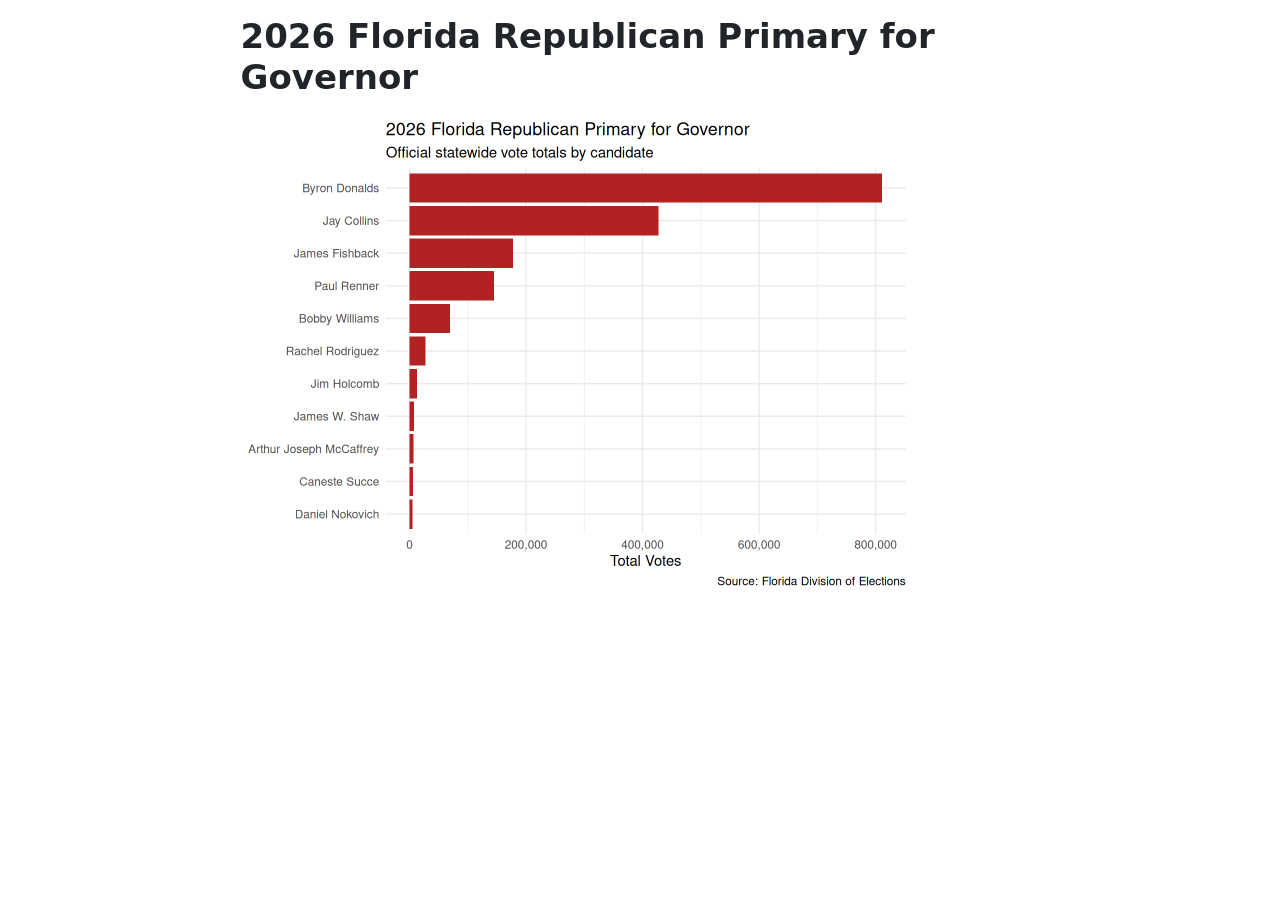
==== index.html @ c549bc6a "Built site for gh-pages" ====
<!DOCTYPE html>
<html xmlns="http://www.w3.org/1999/xhtml" lang="en" xml:lang="en"><head>

<meta charset="utf-8">
<meta name="generator" content="quarto-1.10.19">

<meta name="viewport" content="width=device-width, initial-scale=1.0, user-scalable=yes">


<title>2026 Florida Republican Primary for Governor</title>
<style>
/* Default styles provided by pandoc.
** See https://pandoc.org/MANUAL.html#variables-for-html for config info.
*/
span.smallcaps{font-variant: small-caps;}
div.columns{display: flex; gap: 1.5em;}
div.column{flex: auto;}
@media screen {
div.columns{gap: min(4vw, 1.5em);}
div.column{overflow-x: auto;}
}
div.hanging-indent{margin-left: 1.5em; text-indent: -1.5em;}
ul.task-list{list-style: none;}
ul.task-list li input[type="checkbox"] {
  width: 0.8em;
  margin: 0 0.8em 0.2em -1em; /* quarto-specific, see https://github.com/quarto-dev/quarto-cli/issues/4556 */ 
  vertical-align: middle;
}
</style>


<script src="analysis_files/libs/clipboard/clipboard.min.js"></script>
<script src="analysis_files/libs/quarto-html/quarto.js" type="module"></script>
<script src="analysis_files/libs/quarto-html/tabsets/tabsets.js" type="module"></script>
<script src="analysis_files/libs/quarto-html/popper.min.js"></script>
<script src="analysis_files/libs/quarto-html/tippy.umd.min.js"></script>
<script src="analysis_files/libs/quarto-html/anchor.min.js"></script>
<link href="analysis_files/libs/quarto-html/tippy.css" rel="stylesheet">
<link href="analysis_files/libs/quarto-html/quarto-syntax-highlighting-bf27225e3a48a9273f3daa8f8e829971.css" rel="stylesheet" id="quarto-text-highlighting-styles">
<script src="analysis_files/libs/bootstrap/bootstrap.min.js"></script>
<link href="analysis_files/libs/bootstrap/bootstrap-icons.css" rel="stylesheet">
<link href="analysis_files/libs/bootstrap/bootstrap-77d061a0f9114bfb611d9726084df888.min.css" rel="stylesheet" append-hash="true" id="quarto-bootstrap" data-mode="light">


</head>

<body class="fullcontent quarto-light">

<div id="quarto-content" class="page-columns page-rows-contents page-layout-article">

<main class="content" id="quarto-document-content">

<header id="title-block-header" class="quarto-title-block default">
<div class="quarto-title">
<h1 class="title">2026 Florida Republican Primary for Governor</h1>
</div>



<div class="quarto-title-meta">

    
  
    
  </div>
  


</header>


<div class="cell">
<div class="cell-output-display">
<div>
<figure class="figure">
<p><img src="analysis_files/figure-html/unnamed-chunk-2-1.png" class="img-fluid figure-img" width="672"></p>
</figure>
</div>
</div>
</div>

</main>
<!-- /main column -->
<script id="quarto-html-after-body" type="application/javascript">
  window.document.addEventListener("DOMContentLoaded", function (event) {
    const icon = "";
    const anchorJS = new window.AnchorJS();
    anchorJS.options = {
      placement: 'right',
      icon: icon
    };
    anchorJS.add('.anchored');
    const isCodeAnnotation = (el) => {
      for (const clz of el.classList) {
        if (clz.startsWith('code-annotation-')) {                     
          return true;
        }
      }
      return false;
    }
    const onCopySuccess = function(e) {
      // button target
      const button = e.trigger;
      // don't keep focus
      button.blur();
      // flash "checked"
      button.classList.add('code-copy-button-checked');
      var currentTitle = button.getAttribute("title");
      button.setAttribute("title", "Copied!");
      let tooltip;
      if (window.bootstrap) {
        button.setAttribute("data-bs-toggle", "tooltip");
        button.setAttribute("data-bs-placement", "left");
        button.setAttribute("data-bs-title", "Copied!");
        tooltip = new bootstrap.Tooltip(button, 
          { trigger: "manual", 
            customClass: "code-copy-button-tooltip",
            offset: [0, -8]});
        tooltip.show();    
      }
      setTimeout(function() {
        if (tooltip) {
          tooltip.hide();
          button.removeAttribute("data-bs-title");
          button.removeAttribute("data-bs-toggle");
          button.removeAttribute("data-bs-placement");
        }
        button.setAttribute("title", currentTitle);
        button.classList.remove('code-copy-button-checked');
      }, 1000);
      // clear code selection
      e.clearSelection();
    }
    const getTextToCopy = function(trigger) {
      const outerScaffold = trigger.parentElement.cloneNode(true);
      const codeEl = outerScaffold.querySelector('code');
      for (const childEl of codeEl.children) {
        if (isCodeAnnotation(childEl)) {
          childEl.remove();
        }
      }
      return codeEl.innerText;
    }
    const clipboard = new window.ClipboardJS('.code-copy-button:not([data-in-quarto-modal])', {
      text: getTextToCopy
    });
    clipboard.on('success', onCopySuccess);
    if (window.document.getElementById('quarto-embedded-source-code-modal')) {
      const clipboardModal = new window.ClipboardJS('.code-copy-button[data-in-quarto-modal]', {
        text: getTextToCopy,
        container: window.document.getElementById('quarto-embedded-source-code-modal')
      });
      clipboardModal.on('success', onCopySuccess);
    }
      var localhostRegex = new RegExp(/^(?:http|https):\/\/localhost\:?[0-9]*\//);
      var mailtoRegex = new RegExp(/^mailto:/);
        var filterRegex = new RegExp('/' + window.location.host + '/');
      var isInternal = (href) => {
          return filterRegex.test(href) || localhostRegex.test(href) || mailtoRegex.test(href);
      }
      // Inspect non-navigation links and adorn them if external
     var links = window.document.querySelectorAll('a[href]:not(.nav-link):not(.navbar-brand):not(.toc-action):not(.sidebar-link):not(.sidebar-item-toggle):not(.pagination-link):not(.no-external):not([aria-hidden]):not(.dropdown-item):not(.quarto-navigation-tool):not(.about-link)');
      for (var i=0; i<links.length; i++) {
        const link = links[i];
        if (!isInternal(link.href)) {
          // undo the damage that might have been done by quarto-nav.js in the case of
          // links that we want to consider external
          if (link.dataset.originalHref !== undefined) {
            link.href = link.dataset.originalHref;
          }
        }
      }
    function tippyHover(el, contentFn, onTriggerFn, onUntriggerFn) {
      const config = {
        allowHTML: true,
        maxWidth: 500,
        delay: 100,
        arrow: false,
        appendTo: function(el) {
            return el.parentElement;
        },
        interactive: true,
        interactiveBorder: 10,
        theme: 'quarto',
        placement: 'bottom-start',
      };
      if (contentFn) {
        config.content = contentFn;
      }
      if (onTriggerFn) {
        config.onTrigger = onTriggerFn;
      }
      if (onUntriggerFn) {
        config.onUntrigger = onUntriggerFn;
      }
      window.tippy(el, config); 
    }
    const noterefs = window.document.querySelectorAll('a[role="doc-noteref"]');
    for (var i=0; i<noterefs.length; i++) {
      const ref = noterefs[i];
      tippyHover(ref, function() {
        // use id or data attribute instead here
        let href = ref.getAttribute('data-footnote-href') || ref.getAttribute('href');
        try { href = new URL(href).hash; } catch {}
        const id = href.replace(/^#\/?/, "");
        const note = window.document.getElementById(id);
        if (note) {
          return note.innerHTML;
        } else {
          return "";
        }
      });
    }
    const xrefs = window.document.querySelectorAll('a.quarto-xref');
    const processXRef = (id, note) => {
      // Strip column container classes
      const stripColumnClz = (el) => {
        el.classList.remove("page-full", "page-columns");
        if (el.children) {
          for (const child of el.children) {
            stripColumnClz(child);
          }
        }
      }
      stripColumnClz(note)
      if (id === null || id.startsWith('sec-')) {
        // Special case sections, only their first couple elements
        const container = document.createElement("div");
        if (note.children && note.children.length > 2) {
          container.appendChild(note.children[0].cloneNode(true));
          for (let i = 1; i < note.children.length; i++) {
            const child = note.children[i];
            if (child.tagName === "P" && child.innerText === "") {
              continue;
            } else {
              container.appendChild(child.cloneNode(true));
              break;
            }
          }
          if (window.Quarto?.typesetMath) {
            window.Quarto.typesetMath(container);
          }
          return container.innerHTML
        } else {
          if (window.Quarto?.typesetMath) {
            window.Quarto.typesetMath(note);
          }
          return note.innerHTML;
        }
      } else {
        // Remove any anchor links if they are present
        const anchorLink = note.querySelector('a.anchorjs-link');
        if (anchorLink) {
          anchorLink.remove();
        }
        if (window.Quarto?.typesetMath) {
          window.Quarto.typesetMath(note);
        }
        if (note.classList.contains("callout")) {
          return note.outerHTML;
        } else {
          return note.innerHTML;
        }
      }
    }
    for (var i=0; i<xrefs.length; i++) {
      const xref = xrefs[i];
      tippyHover(xref, undefined, function(instance) {
        instance.disable();
        let url = xref.getAttribute('href');
        let hash = undefined; 
        if (url.startsWith('#')) {
          hash = url;
        } else {
          try { hash = new URL(url).hash; } catch {}
        }
        if (hash) {
          const id = hash.replace(/^#\/?/, "");
          const note = window.document.getElementById(id);
          if (note !== null) {
            try {
              const html = processXRef(id, note.cloneNode(true));
              instance.setContent(html);
            } finally {
              instance.enable();
              instance.show();
            }
          } else {
            // See if we can fetch this
            fetch(url.split('#')[0])
            .then(res => res.text())
            .then(html => {
              const parser = new DOMParser();
              const htmlDoc = parser.parseFromString(html, "text/html");
              const note = htmlDoc.getElementById(id);
              if (note !== null) {
                const html = processXRef(id, note);
                instance.setContent(html);
              } 
            }).finally(() => {
              instance.enable();
              instance.show();
            });
          }
        } else {
          // See if we can fetch a full url (with no hash to target)
          // This is a special case and we should probably do some content thinning / targeting
          fetch(url)
          .then(res => res.text())
          .then(html => {
            const parser = new DOMParser();
            const htmlDoc = parser.parseFromString(html, "text/html");
            const note = htmlDoc.querySelector('main.content');
            if (note !== null) {
              // This should only happen for chapter cross references
              // (since there is no id in the URL)
              // remove the first header
              if (note.children.length > 0 && note.children[0].tagName === "HEADER") {
                note.children[0].remove();
              }
              const html = processXRef(null, note);
              instance.setContent(html);
            } 
          }).finally(() => {
            instance.enable();
            instance.show();
          });
        }
      }, function(instance) {
      });
    }
        let selectedAnnoteEl;
        const selectorForAnnotation = ( cell, annotation) => {
          let cellAttr = 'data-code-cell="' + cell + '"';
          let lineAttr = 'data-code-annotation="' +  annotation + '"';
          const selector = 'span[' + cellAttr + '][' + lineAttr + ']';
          return selector;
        }
        const selectCodeLines = (annoteEl) => {
          const doc = window.document;
          const targetCell = annoteEl.getAttribute("data-target-cell");
          const targetAnnotation = annoteEl.getAttribute("data-target-annotation");
          const annoteSpan = window.document.querySelector(selectorForAnnotation(targetCell, targetAnnotation));
          const lines = annoteSpan.getAttribute("data-code-lines").split(",");
          const lineIds = lines.map((line) => {
            return targetCell + "-" + line;
          })
          let top = null;
          let height = null;
          let parent = null;
          if (lineIds.length > 0) {
              //compute the position of the single el (top and bottom and make a div)
              const el = window.document.getElementById(lineIds[0]);
              top = el.offsetTop;
              height = el.offsetHeight;
              parent = el.parentElement.parentElement;
            if (lineIds.length > 1) {
              const lastEl = window.document.getElementById(lineIds[lineIds.length - 1]);
              const bottom = lastEl.offsetTop + lastEl.offsetHeight;
              height = bottom - top;
            }
            if (top !== null && height !== null && parent !== null) {
              // cook up a div (if necessary) and position it 
              let div = window.document.getElementById("code-annotation-line-highlight");
              if (div === null) {
                div = window.document.createElement("div");
                div.setAttribute("id", "code-annotation-line-highlight");
                div.style.position = 'absolute';
                parent.appendChild(div);
              }
              div.style.top = top - 2 + "px";
              div.style.height = height + 4 + "px";
              div.style.left = 0;
              let gutterDiv = window.document.getElementById("code-annotation-line-highlight-gutter");
              if (gutterDiv === null) {
                gutterDiv = window.document.createElement("div");
                gutterDiv.setAttribute("id", "code-annotation-line-highlight-gutter");
                gutterDiv.style.position = 'absolute';
                const codeCell = window.document.getElementById(targetCell);
                const gutter = codeCell.querySelector('.code-annotation-gutter');
                gutter.appendChild(gutterDiv);
              }
              gutterDiv.style.top = top - 2 + "px";
              gutterDiv.style.height = height + 4 + "px";
            }
            selectedAnnoteEl = annoteEl;
          }
        };
        const unselectCodeLines = () => {
          const elementsIds = ["code-annotation-line-highlight", "code-annotation-line-highlight-gutter"];
          elementsIds.forEach((elId) => {
            const div = window.document.getElementById(elId);
            if (div) {
              div.remove();
            }
          });
          selectedAnnoteEl = undefined;
        };
          // Handle positioning of the toggle
      window.addEventListener(
        "resize",
        throttle(() => {
          elRect = undefined;
          if (selectedAnnoteEl) {
            selectCodeLines(selectedAnnoteEl);
          }
        }, 10)
      );
      function throttle(fn, ms) {
      let throttle = false;
      let timer;
        return (...args) => {
          if(!throttle) { // first call gets through
              fn.apply(this, args);
              throttle = true;
          } else { // all the others get throttled
              if(timer) clearTimeout(timer); // cancel #2
              timer = setTimeout(() => {
                fn.apply(this, args);
                timer = throttle = false;
              }, ms);
          }
        };
      }
        // Attach click handler to the DT
        const annoteDls = window.document.querySelectorAll('dt[data-target-cell]');
        for (const annoteDlNode of annoteDls) {
          annoteDlNode.addEventListener('click', (event) => {
            const clickedEl = event.target;
            if (clickedEl !== selectedAnnoteEl) {
              unselectCodeLines();
              const activeEl = window.document.querySelector('dt[data-target-cell].code-annotation-active');
              if (activeEl) {
                activeEl.classList.remove('code-annotation-active');
              }
              selectCodeLines(clickedEl);
              clickedEl.classList.add('code-annotation-active');
            } else {
              // Unselect the line
              unselectCodeLines();
              clickedEl.classList.remove('code-annotation-active');
            }
          });
        }
    const findCites = (el) => {
      const parentEl = el.parentElement;
      if (parentEl) {
        const cites = parentEl.dataset.cites;
        if (cites) {
          return {
            el,
            cites: cites.split(' ')
          };
        } else {
          return findCites(el.parentElement)
        }
      } else {
        return undefined;
      }
    };
    var bibliorefs = window.document.querySelectorAll('a[role="doc-biblioref"]');
    for (var i=0; i<bibliorefs.length; i++) {
      const ref = bibliorefs[i];
      const citeInfo = findCites(ref);
      if (citeInfo) {
        tippyHover(citeInfo.el, function() {
          var popup = window.document.createElement('div');
          citeInfo.cites.forEach(function(cite) {
            var citeDiv = window.document.createElement('div');
            citeDiv.classList.add('hanging-indent');
            citeDiv.classList.add('csl-entry');
            var biblioDiv = window.document.getElementById('ref-' + cite);
            if (biblioDiv) {
              citeDiv.innerHTML = biblioDiv.innerHTML;
            }
            popup.appendChild(citeDiv);
          });
          return popup.innerHTML;
        });
      }
    }
  });
  </script>
</div> <!-- /content -->




</body></html>
---- analysis_files/libs/quarto-html/tippy.css ----
.tippy-box[data-animation=fade][data-state=hidden]{opacity:0}[data-tippy-root]{max-width:calc(100vw - 10px)}.tippy-box{position:relative;background-color:#333;color:#fff;border-radius:4px;font-size:14px;line-height:1.4;white-space:normal;outline:0;transition-property:transform,visibility,opacity}.tippy-box[data-placement^=top]>.tippy-arrow{bottom:0}.tippy-box[data-placement^=top]>.tippy-arrow:before{bottom:-7px;left:0;border-width:8px 8px 0;border-top-color:initial;transform-origin:center top}.tippy-box[data-placement^=bottom]>.tippy-arrow{top:0}.tippy-box[data-placement^=bottom]>.tippy-arrow:before{top:-7px;left:0;border-width:0 8px 8px;border-bottom-color:initial;transform-origin:center bottom}.tippy-box[data-placement^=left]>.tippy-arrow{right:0}.tippy-box[data-placement^=left]>.tippy-arrow:before{border-width:8px 0 8px 8px;border-left-color:initial;right:-7px;transform-origin:center left}.tippy-box[data-placement^=right]>.tippy-arrow{left:0}.tippy-box[data-placement^=right]>.tippy-arrow:before{left:-7px;border-width:8px 8px 8px 0;border-right-color:initial;transform-origin:center right}.tippy-box[data-inertia][data-state=visible]{transition-timing-function:cubic-bezier(.54,1.5,.38,1.11)}.tippy-arrow{width:16px;height:16px;color:#333}.tippy-arrow:before{content:"";position:absolute;border-color:transparent;border-style:solid}.tippy-content{position:relative;padding:5px 9px;z-index:1}
---- analysis_files/libs/quarto-html/quarto-syntax-highlighting-bf27225e3a48a9273f3daa8f8e829971.css ----
/* quarto syntax highlight colors */
:root {
  --quarto-hl-ot-color: #003B4F;
  --quarto-hl-at-color: #657422;
  --quarto-hl-ss-color: #20794D;
  --quarto-hl-an-color: #5E5E5E;
  --quarto-hl-fu-color: #4758AB;
  --quarto-hl-st-color: #20794D;
  --quarto-hl-cf-color: #003B4F;
  --quarto-hl-op-color: #5E5E5E;
  --quarto-hl-er-color: #AD0000;
  --quarto-hl-bn-color: #AD0000;
  --quarto-hl-al-color: #AD0000;
  --quarto-hl-va-color: #111111;
  --quarto-hl-bu-color: inherit;
  --quarto-hl-ex-color: inherit;
  --quarto-hl-pp-color: #AD0000;
  --quarto-hl-in-color: #5E5E5E;
  --quarto-hl-vs-color: #20794D;
  --quarto-hl-wa-color: #5E5E5E;
  --quarto-hl-do-color: #5E5E5E;
  --quarto-hl-im-color: #00769E;
  --quarto-hl-ch-color: #20794D;
  --quarto-hl-dt-color: #AD0000;
  --quarto-hl-fl-color: #AD0000;
  --quarto-hl-co-color: #5E5E5E;
  --quarto-hl-cv-color: #5E5E5E;
  --quarto-hl-cn-color: #8f5902;
  --quarto-hl-sc-color: #5E5E5E;
  --quarto-hl-dv-color: #AD0000;
  --quarto-hl-kw-color: #003B4F;
}

/* other quarto variables */
:root {
  --quarto-font-monospace: SFMono-Regular, Menlo, Monaco, Consolas, "Liberation Mono", "Courier New", monospace;
}

/* syntax highlight based on Pandoc's rules */
pre > code.sourceCode > span {
  color: #003B4F;
}

code.sourceCode > span {
  color: #003B4F;
}

div.sourceCode,
div.sourceCode pre.sourceCode {
  color: #003B4F;
}

/* Normal */
code span {
  color: #003B4F;
}

/* Alert */
code span.al {
  color: #AD0000;
  font-style: inherit;
}

/* Annotation */
code span.an {
  color: #5E5E5E;
  font-style: inherit;
}

/* Attribute */
code span.at {
  color: #657422;
  font-style: inherit;
}

/* BaseN */
code span.bn {
  color: #AD0000;
  font-style: inherit;
}

/* BuiltIn */
code span.bu {
  font-style: inherit;
}

/* ControlFlow */
code span.cf {
  color: #003B4F;
  font-weight: bold;
  font-style: inherit;
}

/* Char */
code span.ch {
  color: #20794D;
  font-style: inherit;
}

/* Constant */
code span.cn {
  color: #8f5902;
  font-style: inherit;
}

/* Comment */
code span.co {
  color: #5E5E5E;
  font-style: inherit;
}

/* CommentVar */
code span.cv {
  color: #5E5E5E;
  font-style: italic;
}

/* Documentation */
code span.do {
  color: #5E5E5E;
  font-style: italic;
}

/* DataType */
code span.dt {
  color: #AD0000;
  font-style: inherit;
}

/* DecVal */
code span.dv {
  color: #AD0000;
  font-style: inherit;
}

/* Error */
code span.er {
  color: #AD0000;
  font-style: inherit;
}

/* Extension */
code span.ex {
  font-style: inherit;
}

/* Float */
code span.fl {
  color: #AD0000;
  font-style: inherit;
}

/* Function */
code span.fu {
  color: #4758AB;
  font-style: inherit;
}

/* Import */
code span.im {
  color: #00769E;
  font-style: inherit;
}

/* Information */
code span.in {
  color: #5E5E5E;
  font-style: inherit;
}

/* Keyword */
code span.kw {
  color: #003B4F;
  font-weight: bold;
  font-style: inherit;
}

/* Operator */
code span.op {
  color: #5E5E5E;
  font-style: inherit;
}

/* Other */
code span.ot {
  color: #003B4F;
  font-style: inherit;
}

/* Preprocessor */
code span.pp {
  color: #AD0000;
  font-style: inherit;
}

/* SpecialChar */
code span.sc {
  color: #5E5E5E;
  font-style: inherit;
}

/* SpecialString */
code span.ss {
  color: #20794D;
  font-style: inherit;
}

/* String */
code span.st {
  color: #20794D;
  font-style: inherit;
}

/* Variable */
code span.va {
  color: #111111;
  font-style: inherit;
}

/* VerbatimString */
code span.vs {
  color: #20794D;
  font-style: inherit;
}

/* Warning */
code span.wa {
  color: #5E5E5E;
  font-style: italic;
}

.prevent-inlining {
  content: "</";
}

/*# sourceMappingURL=8be38f48d34c45af72792cbd699585e7.css.map */
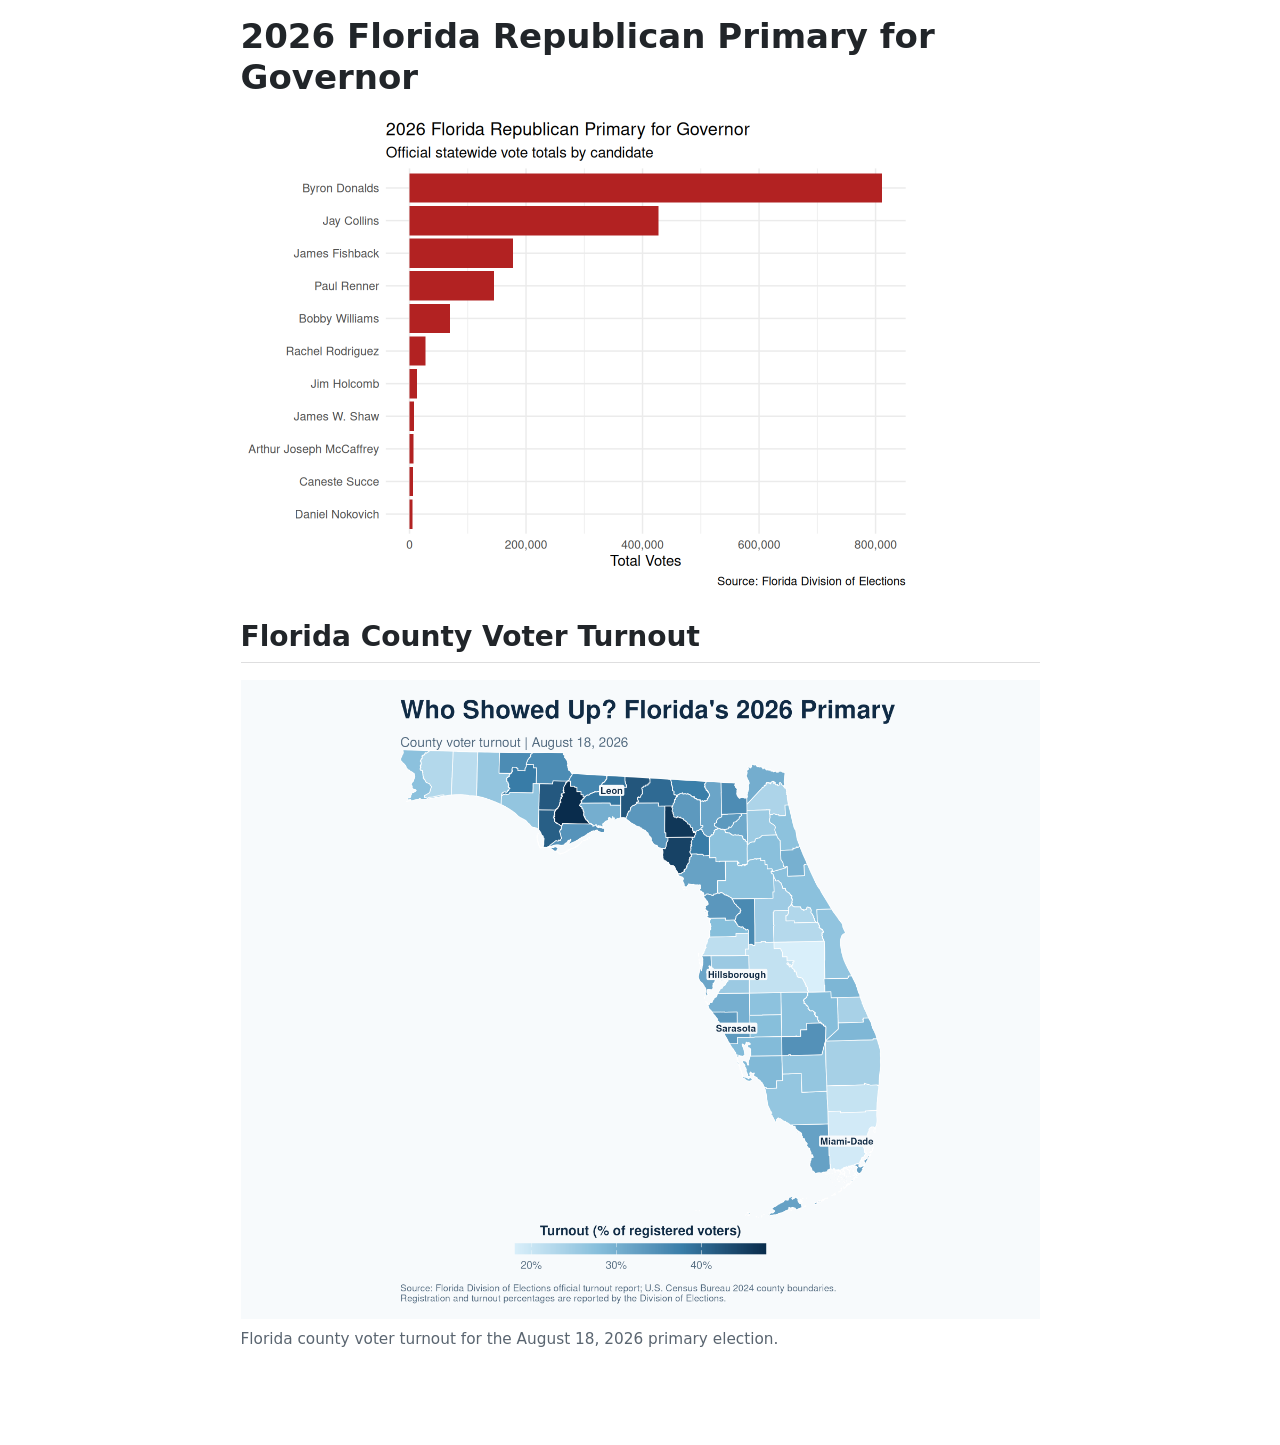
==== commit e66165de: "Built site for gh-pages" ====
--- a/index.html
+++ b/index.html
@@ -78,6 +78,15 @@
 </div>
 </div>
 </div>
+<section id="florida-county-voter-turnout" class="level2">
+<h2 class="anchored" data-anchor-id="florida-county-voter-turnout">Florida County Voter Turnout</h2>
+<div class="quarto-figure quarto-figure-center">
+<figure class="figure">
+<p><img src="florida_turnout.png" class="img-fluid figure-img"></p>
+<figcaption>Florida county voter turnout for the August 18, 2026 primary election.</figcaption>
+</figure>
+</div>
+</section>
 
 </main>
 <!-- /main column -->
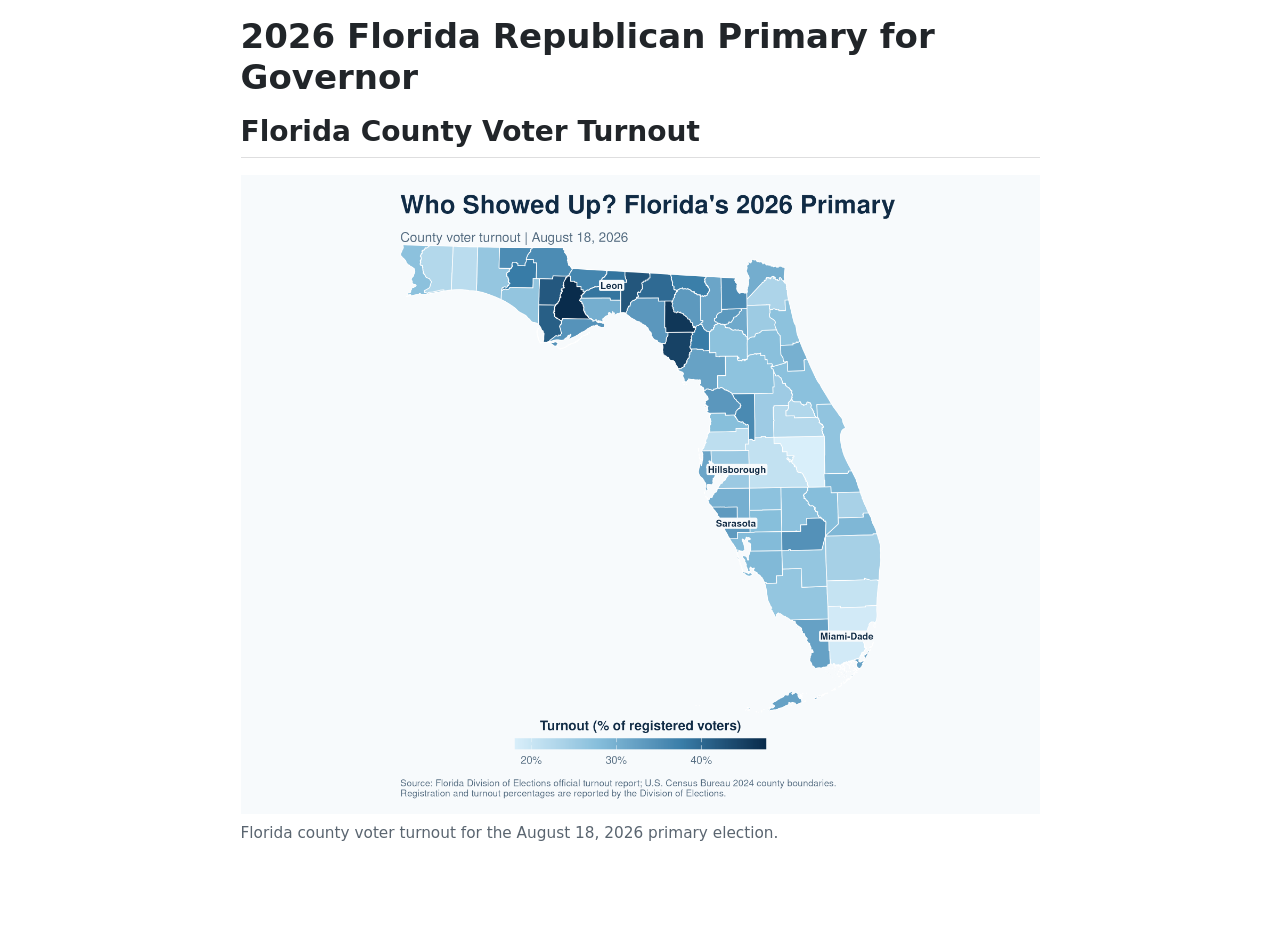
==== commit c634f391: "Built site for gh-pages" ====
--- a/index.html
+++ b/index.html
@@ -69,15 +69,6 @@
 </header>
 
 
-<div class="cell">
-<div class="cell-output-display">
-<div>
-<figure class="figure">
-<p><img src="analysis_files/figure-html/unnamed-chunk-2-1.png" class="img-fluid figure-img" width="672"></p>
-</figure>
-</div>
-</div>
-</div>
 <section id="florida-county-voter-turnout" class="level2">
 <h2 class="anchored" data-anchor-id="florida-county-voter-turnout">Florida County Voter Turnout</h2>
 <div class="quarto-figure quarto-figure-center">
